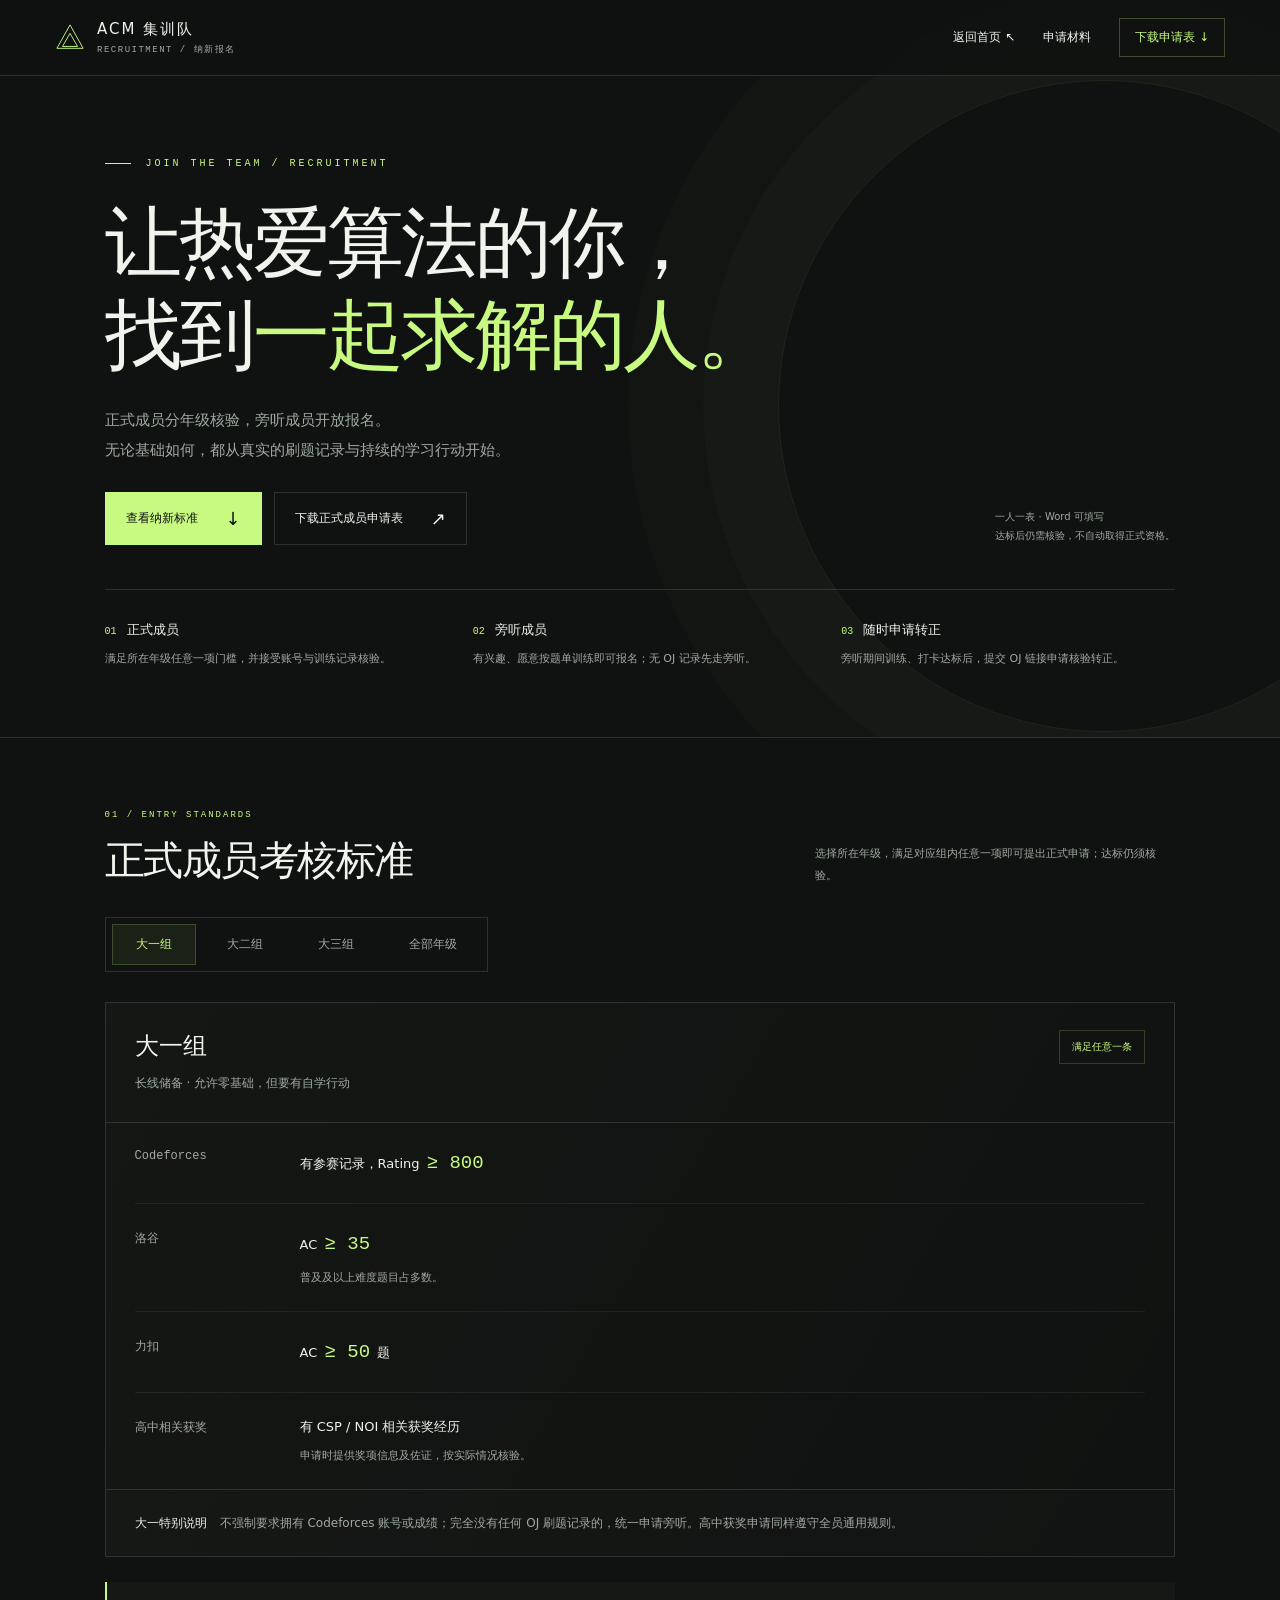
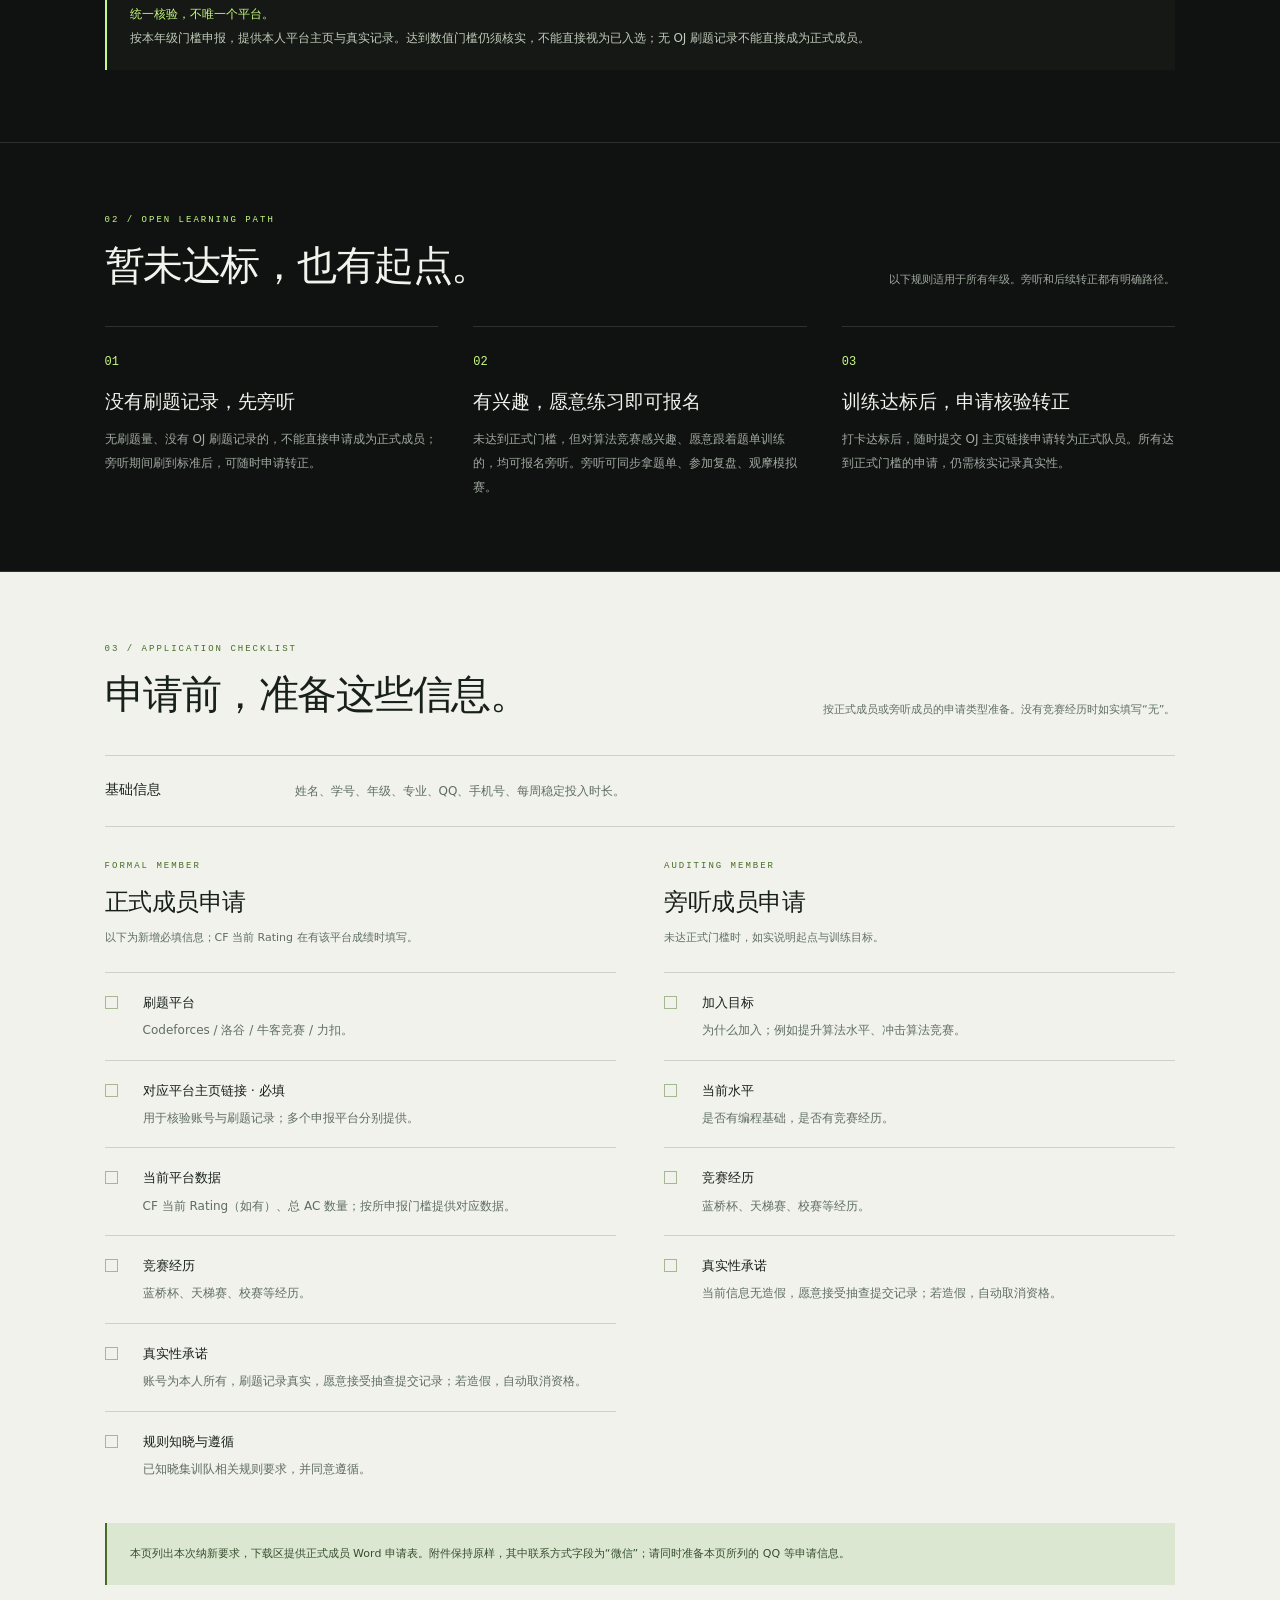
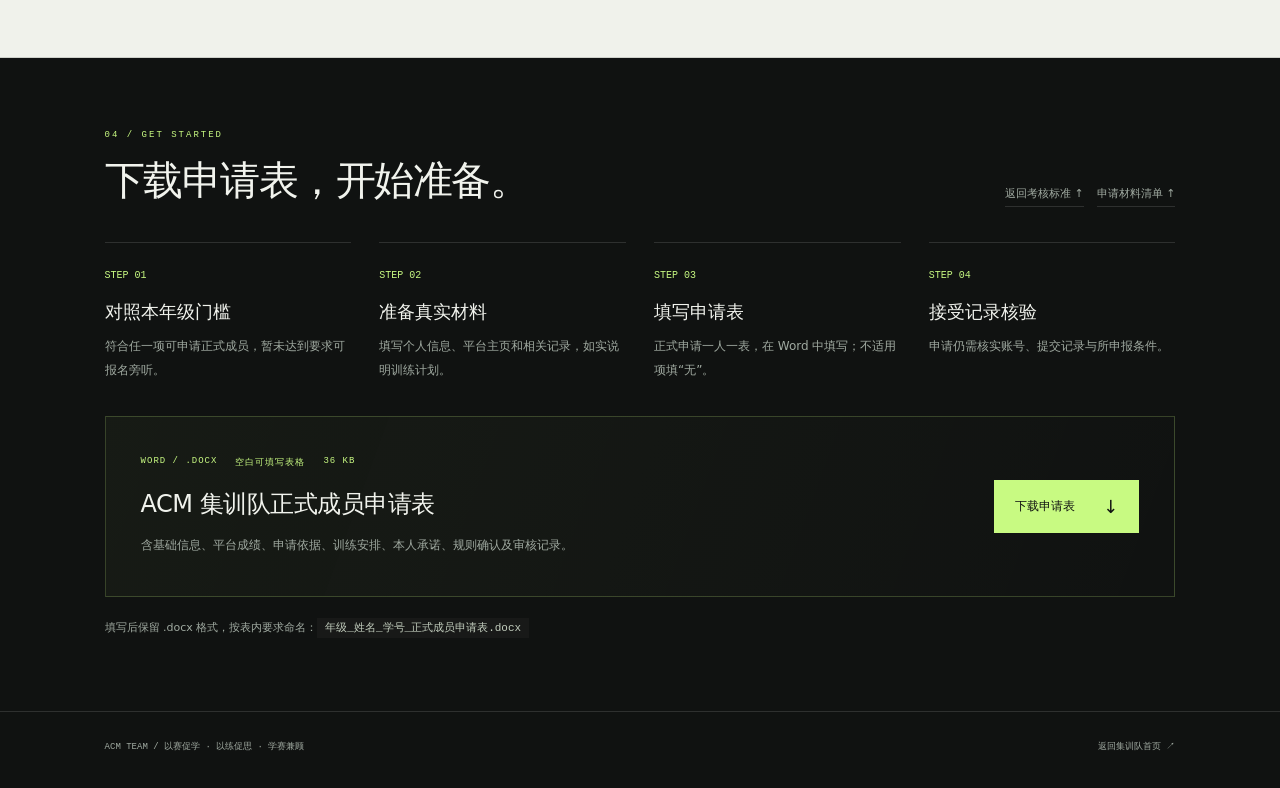
==== recruitment.html @ f90e7e28 "Add recruitment standards and original membership application download" ====
<!doctype html>
<html lang="zh-CN">
<head>
<meta charset="utf-8"><meta name="viewport" content="width=device-width,initial-scale=1"><meta name="theme-color" content="#101211">
<meta name="description" content="ACM集训队纳新：大一、大二、大三正式成员门槛，旁听规则，申请材料清单与正式成员申请表下载。">
<title>纳新报名 · ACM 集训队</title>
<style>
:root{--bg:#101211;--fg:#f1f3ed;--muted:#a0aaa1;--accent:#c8fa82;--line:#ffffff20;--mono:ui-monospace,SFMono-Regular,Consolas,monospace;--ease:cubic-bezier(.2,.75,.2,1)}*{box-sizing:border-box}html{scroll-behavior:smooth;scroll-padding-top:105px}body{margin:0;background:var(--bg);color:var(--fg);font-family:Inter,"PingFang SC","Microsoft YaHei",system-ui,sans-serif;-webkit-font-smoothing:antialiased}button,a{-webkit-tap-highlight-color:transparent}button{font:inherit;cursor:pointer;color:inherit}a{color:inherit;text-decoration:none}::selection{background:var(--accent);color:var(--bg)}a:focus-visible,button:focus-visible,summary:focus-visible{outline:2px solid var(--accent);outline-offset:5px}.skip{position:fixed;left:20px;top:-70px;z-index:90;background:var(--accent);color:var(--bg);padding:13px}.skip:focus{top:12px}header{position:fixed;inset:0 0 auto;z-index:40;height:76px;padding:0 4.3vw;display:flex;align-items:center;justify-content:space-between;gap:22px;border-bottom:1px solid var(--line);background:#101211dd;backdrop-filter:blur(18px);transition:transform .38s var(--ease)}header.hide{transform:translateY(-105%);pointer-events:none}.brand{display:flex;align-items:center;gap:12px;font-size:15px;letter-spacing:2px}.brand svg{width:30px;height:30px}.brand small{display:block;color:var(--muted);font:9px var(--mono);letter-spacing:1.5px;margin-top:4px}.header-links{display:flex;gap:28px;align-items:center;font-size:12px}.header-links a:hover{color:var(--accent)}.header-links .apply-link{color:var(--accent);border:1px solid #c8fa8240;padding:10px 15px}.wrap{max-width:1250px;margin:auto;padding:0 7vw}.hero{padding-top:158px;padding-bottom:67px;border-bottom:1px solid var(--line);position:relative;overflow:hidden}.hero .wrap{position:relative}.hero:after{content:"";position:absolute;right:-150px;top:80px;width:650px;height:650px;border:1px solid #c8fa8215;border-radius:50%;box-shadow:0 0 0 75px #c8fa8204,0 0 0 150px #c8fa8203;pointer-events:none}.eyebrow{font:10px var(--mono);letter-spacing:3px;color:var(--accent);display:flex;gap:15px;align-items:center;margin:0 0 28px}.eyebrow:before{content:"";width:26px;height:1px;background:currentColor}h1,h2,h3,p{margin-top:0}h1{font-size:clamp(48px,6vw,85px);font-weight:500;letter-spacing:-3px;line-height:1.2;margin-bottom:24px}h1 span{color:var(--accent)}p{font-size:13px;line-height:2;color:var(--muted)}.hero .lead{max-width:630px;font-size:15px;margin-bottom:27px}.hero-bottom{display:flex;justify-content:space-between;gap:35px;align-items:end}.btn{display:inline-flex;align-items:center;justify-content:space-between;gap:28px;padding:15px 20px;border:1px solid var(--line);background:none;font-size:12px;transition:transform .25s,border-color .25s}.btn:hover{transform:translateY(-2px);border-color:var(--accent)}.btn.primary{background:var(--accent);border-color:var(--accent);color:var(--bg)}.btn b{font-size:18px;font-weight:400}.actions{display:flex;gap:12px;flex-wrap:wrap}.hero-note{font-size:10px;margin:0;max-width:220px;line-height:1.9}.intro-strip{display:grid;grid-template-columns:repeat(3,1fr);gap:34px;padding:31px 0 0;margin-top:44px;border-top:1px solid var(--line)}.intro-strip strong{display:block;font-size:13px;font-weight:500;margin-bottom:9px}.intro-strip p{font-size:11px;margin:0}.intro-strip span{font:10px var(--mono);color:var(--accent);margin-right:10px}.block{padding-top:72px;padding-bottom:72px;border-bottom:1px solid var(--line)}.section-title{display:flex;justify-content:space-between;gap:35px;align-items:end;margin-bottom:30px}.section-title h2{font-size:clamp(29px,3.1vw,43px);line-height:1.3;letter-spacing:-1.5px;font-weight:500;margin:0}.section-title p{font-size:11px;margin:0;max-width:360px}.kicker{font:9px var(--mono);letter-spacing:2px;color:var(--accent);display:block;margin-bottom:15px}.grade-switch{display:flex;gap:7px;padding:6px;border:1px solid var(--line);width:fit-content;margin:30px 0}.grade-switch button{background:none;border:1px solid transparent;font-size:12px;color:var(--muted);padding:11px 23px}.grade-switch button[aria-pressed=true]{border-color:#c8fa8230;background:#c8fa8210;color:var(--accent)}.grade-switch button:hover{color:var(--fg)}.grade-card{border:1px solid var(--line);background:linear-gradient(120deg,#c8fa8205,transparent);margin:20px 0}.grade-card[hidden]{display:none}.grade-head{display:flex;justify-content:space-between;gap:25px;align-items:start;padding:27px 29px;border-bottom:1px solid var(--line)}.grade-head h3{font-size:24px;font-weight:400;margin:0 0 9px}.grade-head p{font-size:12px;margin:0}.requirement-badge{font:10px var(--mono);color:var(--accent);border:1px solid #c8fa8230;padding:9px 12px;white-space:nowrap}.thresholds{margin:0;padding:0 29px;list-style:none}.thresholds li{display:grid;grid-template-columns:140px 1fr;gap:25px;padding:22px 0;border-bottom:1px solid #ffffff10;font-size:13px;line-height:1.9}.thresholds li:last-child{border-bottom:0}.platform{font:12px var(--mono);color:var(--muted);padding-top:4px}.condition strong{font-family:var(--mono);font-size:19px;font-weight:400;color:var(--accent);margin:0 3px}.condition .additional{display:block;font-size:11px;color:var(--muted);margin-top:6px}.audit-points{padding:21px 29px;border-top:1px solid var(--line);background:#ffffff02;font-size:12px;line-height:2;color:var(--muted)}.audit-points b{font-weight:500;color:var(--fg);margin-right:13px}.notice{font-size:12px;color:#c0cbbb;line-height:2;padding:20px 23px;border-left:2px solid var(--accent);background:#c8fa8206;margin-top:25px}.notice b{color:var(--accent);font-weight:500}.shared-rules{display:grid;grid-template-columns:repeat(3,1fr);gap:35px;margin-top:35px}.shared-rule{border-top:1px solid var(--line);padding-top:23px}.shared-rule .num{font:12px var(--mono);color:var(--accent)}.shared-rule h3{font-size:19px;font-weight:400;margin:20px 0 12px}.shared-rule p{font-size:12px;margin:0}.materials{background:#f0f2eb;color:#18201a;--line:#18201a28;--muted:#606e61;--accent:#476c26}.materials .section-title p{max-width:390px}.base-info{border-top:1px solid var(--line);border-bottom:1px solid var(--line);padding:23px 0;display:grid;grid-template-columns:160px 1fr;gap:30px;margin:34px 0}.base-info h3{font-size:14px;font-weight:500;margin:2px 0}.base-info p{font-size:12px;margin:0}.field-columns{display:grid;grid-template-columns:1fr 1fr;gap:48px}.field-column h3{font-size:24px;font-weight:400;letter-spacing:-.5px;margin:15px 0 9px}.field-column .sub{font-size:11px;margin-bottom:23px}.field-list{list-style:none;margin:0;padding:0}.field-list li{display:grid;grid-template-columns:24px 1fr;gap:14px;border-top:1px solid var(--line);padding:17px 0;font-size:12px;line-height:1.95}.field-list .check{width:13px;height:13px;border:1px solid #476c2670;margin-top:6px}.field-list b{display:block;font-weight:500;font-size:13px;margin-bottom:4px}.field-list p{font-size:12px;line-height:1.95;margin:0}.materials .notice{background:#dce7d2;color:#354e2d;font-size:11px}.path{display:grid;grid-template-columns:repeat(4,1fr);gap:28px;margin-top:35px}.path-step{border-top:1px solid var(--line);padding-top:20px}.path-step span{font:10px var(--mono);color:var(--accent)}.path-step h3{font-size:18px;font-weight:400;margin:18px 0 10px}.path-step p{font-size:12px;margin:0}.download-box{padding:39px 35px;border:1px solid #c8fa8235;background:linear-gradient(110deg,#c8fa820a,transparent);display:grid;grid-template-columns:1fr auto;gap:35px;align-items:center;margin:34px 0 0}.download-box h3{font-size:24px;letter-spacing:-.5px;font-weight:400;margin-bottom:13px}.download-box p{font-size:12px;max-width:550px;margin:0}.file-details{display:flex;gap:18px;font:9px var(--mono);color:var(--accent);margin-bottom:19px;letter-spacing:1px}.filename{font:11px var(--mono);padding:4px 8px;background:#ffffff08;color:#c2cdbd;overflow-wrap:anywhere}.download-foot{font-size:11px;margin:20px 0 0}.footer{padding-top:28px;padding-bottom:35px;display:flex;justify-content:space-between;gap:25px;align-items:center;font:9px var(--mono);color:var(--muted)}.footer a:hover{color:var(--accent)}.reading-nav{display:flex;gap:13px;flex-wrap:wrap}.reading-nav a{font-size:11px;color:var(--muted);border-bottom:1px solid var(--line);padding-bottom:5px}.reading-nav a:hover{color:var(--accent)}.reveal{transition:opacity .8s var(--ease),transform .8s var(--ease);transition-delay:var(--delay,0ms)}.js .reveal:not(.visible){opacity:0;transform:translateY(24px)}.grade-card.showing{animation:cardEnter .45s var(--ease)}@keyframes cardEnter{from{opacity:.35;transform:translateY(12px)}to{opacity:1;transform:none}}
@media(min-width:1400px){.wrap{padding-left:70px;padding-right:70px}}@media(max-width:900px){.wrap{padding:0 5vw}.hero{padding-top:135px}.header-links{gap:19px}.hero-note{display:none}.thresholds li{grid-template-columns:110px 1fr}.field-columns{gap:30px}.download-box{grid-template-columns:1fr}.download-box .btn{width:fit-content}.shared-rules{gap:24px}.path{gap:20px}}
@media(max-width:620px){html{scroll-padding-top:88px}header{height:65px;padding:0 22px}.brand{font-size:13px;gap:9px}.brand svg{width:26px}.brand small{font-size:7px;letter-spacing:.5px;white-space:nowrap}.brand{flex-shrink:0}.header-links{font-size:11px;gap:15px}.header-links>a:first-child{display:none}.header-links a{white-space:nowrap}.header-links .materials-link{display:none}.header-links .apply-link{padding:8px 10px;font-size:10px}.wrap{padding:0 25px}.hero{padding:118px 0 43px}.eyebrow{font-size:9px;letter-spacing:2px;margin-bottom:24px}h1{font-size:clamp(30px,9vw,36px);letter-spacing:-1.3px;margin-bottom:22px}.hero .lead{font-size:13px;line-height:2}.hero-bottom{display:block}.btn{font-size:11px;gap:19px;padding:13px 16px}.actions{gap:11px}.intro-strip{grid-template-columns:1fr;gap:21px;margin-top:31px;padding-top:26px}.intro-strip strong{margin-bottom:6px}.intro-strip p{font-size:11px}.intro-strip span{font-size:9px}.block{padding-top:48px;padding-bottom:48px}.section-title{display:block;margin-bottom:26px}.section-title h2{font-size:31px;letter-spacing:-1px}.section-title p{margin-top:15px;font-size:11px}.grade-switch{width:100%;gap:3px;margin:26px 0;padding:5px}.grade-switch button{padding:10px 0;flex:1;font-size:11px}.grade-head{padding:22px 19px;gap:12px}.grade-head h3{font-size:22px}.grade-head p{font-size:11px}.requirement-badge{font-size:9px;padding:7px 8px}.thresholds{padding:0 19px}.thresholds li{grid-template-columns:1fr;gap:5px;padding:18px 0;font-size:12px}.platform{font-size:10px;padding:0}.condition strong{font-size:19px}.condition .additional{font-size:10px}.audit-points{padding:18px 19px;font-size:11px}.audit-points b{display:block;margin:0 0 6px}.notice{font-size:11px;padding:17px 18px}.shared-rules{grid-template-columns:1fr;gap:27px}.shared-rule{padding-top:18px;display:grid;grid-template-columns:30px 1fr;gap:0 12px}.shared-rule .num{grid-row:1/3;padding-top:7px}.shared-rule h3{margin:0 0 10px;font-size:18px}.shared-rule p{font-size:11px}.base-info{grid-template-columns:1fr;gap:9px;padding:20px 0;margin:26px 0}.base-info h3{font-size:13px}.base-info p{font-size:11px}.field-columns{grid-template-columns:1fr;gap:31px}.field-column h3{font-size:24px}.field-column .sub{font-size:10px}.field-list li{font-size:11px;padding:16px 0;gap:8px}.field-list p{font-size:11px}.field-list b{font-size:12px}.materials .notice{font-size:10px}.path{grid-template-columns:1fr 1fr;gap:26px 22px}.path-step h3{font-size:16px;margin:14px 0 8px}.path-step p{font-size:11px}.path-step span{font-size:9px}.download-box{padding:25px 21px;gap:23px}.download-box h3{font-size:21px}.download-box p{font-size:11px}.file-details{font-size:8px;gap:12px}.download-foot{font-size:10px;line-height:2}.filename{font-size:10px}.footer{font-size:8px;line-height:1.8;align-items:start}.footer span{max-width:190px}.reading-nav{gap:14px}.reading-nav a{font-size:10px}}
@media(prefers-reduced-motion:reduce){html{scroll-behavior:auto}*,*:before,*:after{animation:none!important;transition:none!important}.js .reveal{opacity:1!important;transform:none!important}}
@media print{header,.actions,.grade-switch,.reading-nav,.footer{display:none!important}.grade-card[hidden]{display:block!important}.hero,.block{padding:25px 0;background:white!important;color:black!important;break-inside:avoid}.reveal{opacity:1!important;transform:none!important}body{background:white;color:black}p{color:#333}.wrap{padding:0}.thresholds li{padding:12px 0}.condition strong{color:#222}.download-box{display:none}}
</style>
</head>
<body>
<a class="skip" href="#standards">跳到纳新考核标准</a>
<header><a class="brand" href="./" aria-label="返回ACM集训队首页"><svg viewBox="0 0 32 32" fill="none" aria-hidden="true"><path d="M16 2 30 27H2L16 2Z" stroke="#c8fa82"/><path d="m16 11 8 14H8l8-14Z" stroke="#c8fa82"/></svg><span>ACM 集训队<small>RECRUITMENT / 纳新报名</small></span></a><nav class="header-links" aria-label="纳新导航"><a href="./">返回首页 ↖</a><a href="#materials" class="materials-link">申请材料</a><a class="apply-link" href="#download">下载申请表 ↓</a></nav></header>
<main>
<section class="hero"><div class="wrap"><p class="eyebrow reveal">JOIN THE TEAM / RECRUITMENT</p><h1 class="reveal" style="--delay:80ms">让热爱算法的你，<br>找到<span>一起求解的人。</span></h1><p class="lead reveal" style="--delay:150ms">正式成员分年级核验，旁听成员开放报名。<br>无论基础如何，都从真实的刷题记录与持续的学习行动开始。</p><div class="hero-bottom reveal" style="--delay:220ms"><div class="actions"><a class="btn primary" href="#standards">查看纳新标准 <b>↓</b></a><a class="btn" href="ACM-Member-Application.docx" download="ACM集训队正式成员申请表.docx">下载正式成员申请表 <b>↗</b></a></div><p class="hero-note">一人一表 · Word 可填写<br>达标后仍需核验，不自动取得正式资格。</p></div><div class="intro-strip reveal" style="--delay:300ms"><div><strong><span>01</span>正式成员</strong><p>满足所在年级任意一项门槛，并接受账号与训练记录核验。</p></div><div><strong><span>02</span>旁听成员</strong><p>有兴趣、愿意按题单训练即可报名；无 OJ 记录先走旁听。</p></div><div><strong><span>03</span>随时申请转正</strong><p>旁听期间训练、打卡达标后，提交 OJ 链接申请核验转正。</p></div></div></div></section>
<section class="block" id="standards"><div class="wrap"><div class="section-title reveal"><div><span class="kicker">01 / ENTRY STANDARDS</span><h2>正式成员考核标准</h2></div><p>选择所在年级，满足对应组内任意一项即可提出正式申请；达标仍须核验。</p></div><div class="grade-switch reveal" role="group" aria-label="选择年级"><button type="button" data-grade="1" aria-pressed="true">大一组</button><button type="button" data-grade="2" aria-pressed="false">大二组</button><button type="button" data-grade="3" aria-pressed="false">大三组</button><button type="button" data-grade="all" aria-pressed="false">全部年级</button></div>
<article class="grade-card reveal" data-grade-card="1"><div class="grade-head"><div><h3>大一组</h3><p>长线储备 · 允许零基础，但要有自学行动</p></div><span class="requirement-badge">满足任意一条</span></div><ul class="thresholds"><li><span class="platform">Codeforces</span><div class="condition">有参赛记录，Rating <strong>≥ 800</strong></div></li><li><span class="platform">洛谷</span><div class="condition">AC <strong>≥ 35</strong><span class="additional">普及及以上难度题目占多数。</span></div></li><li><span class="platform">力扣</span><div class="condition">AC <strong>≥ 50</strong> 题</div></li><li><span class="platform">高中相关获奖</span><div class="condition">有 CSP / NOI 相关获奖经历<span class="additional">申请时提供奖项信息及佐证，按实际情况核验。</span></div></li></ul><div class="audit-points"><b>大一特别说明</b>不强制要求拥有 Codeforces 账号或成绩；完全没有任何 OJ 刷题记录的，统一申请旁听。高中获奖申请同样遵守全员通用规则。</div></article>
<article class="grade-card" data-grade-card="2" hidden><div class="grade-head"><div><h3>大二组</h3><p>队伍中坚 · 重点培养</p></div><span class="requirement-badge">满足任意一条</span></div><ul class="thresholds"><li><span class="platform">Codeforces</span><div class="condition">Rating <strong>≥ 1000</strong><span class="additional">有正式参赛记录。</span></div></li><li><span class="platform">洛谷</span><div class="condition">题数 <strong>≥ 80</strong><span class="additional">至少 15 道提高难度题目。</span></div></li><li><span class="platform">牛客竞赛</span><div class="condition">算法竞赛题 AC <strong>≥ 70</strong></div></li><li><span class="platform">力扣</span><div class="condition">AC <strong>≥ 100</strong><span class="additional">其中中等题 ≥ 40 道。</span></div></li></ul><div class="audit-points"><b>额外核验点</b>数据结构基础、每周稳定可投入时长、是否愿意长期持续刷题训练。</div></article>
<article class="grade-card" data-grade-card="3" hidden><div class="grade-head"><div><h3>大三组</h3><p>即战力 · 助教</p></div><span class="requirement-badge">满足任意一条</span></div><ul class="thresholds"><li><span class="platform">Codeforces</span><div class="condition">当前 Rating <strong>≥ 1200</strong><span class="additional">有正式参赛记录。</span></div></li><li><span class="platform">洛谷</span><div class="condition">题数 <strong>≥ 150</strong><span class="additional">至少 30 道提高－及以上难度题目。</span></div></li><li><span class="platform">牛客竞赛</span><div class="condition">算法竞赛题 AC <strong>≥ 120</strong><span class="additional">有区域赛 / 蓝桥杯省赛参赛经历。</span></div></li><li><span class="platform">力扣</span><div class="condition">AC <strong>≥ 180</strong><span class="additional">其中中等题 ≥ 80 道。</span></div></li></ul><div class="audit-points"><b>额外核验点</b>大三阶段规划、稳定训练周期、是否愿意担任助教并讲题。</div></article>
<div class="notice reveal"><b>统一核验，不唯一个平台。</b><br>按本年级门槛申报，提供本人平台主页与真实记录。达到数值门槛仍须核实，不能直接视为已入选；无 OJ 刷题记录不能直接成为正式成员。</div></div></section>
<section class="block" id="auditing"><div class="wrap"><div class="section-title reveal"><div><span class="kicker">02 / OPEN LEARNING PATH</span><h2>暂未达标，也有起点。</h2></div><p>以下规则适用于所有年级。旁听和后续转正都有明确路径。</p></div><div class="shared-rules"><div class="shared-rule reveal"><span class="num">01</span><h3>没有刷题记录，先旁听</h3><p>无刷题量、没有 OJ 刷题记录的，不能直接申请成为正式成员；旁听期间刷到标准后，可随时申请转正。</p></div><div class="shared-rule reveal" style="--delay:100ms"><span class="num">02</span><h3>有兴趣，愿意练习即可报名</h3><p>未达到正式门槛，但对算法竞赛感兴趣、愿意跟着题单训练的，均可报名旁听。旁听可同步拿题单、参加复盘、观摩模拟赛。</p></div><div class="shared-rule reveal" style="--delay:200ms"><span class="num">03</span><h3>训练达标后，申请核验转正</h3><p>打卡达标后，随时提交 OJ 主页链接申请转为正式队员。所有达到正式门槛的申请，仍需核实记录真实性。</p></div></div></div></section>
<section class="block materials" id="materials"><div class="wrap"><div class="section-title reveal"><div><span class="kicker">03 / APPLICATION CHECKLIST</span><h2>申请前，准备这些信息。</h2></div><p>按正式成员或旁听成员的申请类型准备。没有竞赛经历时如实填写“无”。</p></div><div class="base-info reveal"><h3>基础信息</h3><p>姓名、学号、年级、专业、QQ、手机号、每周稳定投入时长。</p></div><div class="field-columns"><div class="field-column reveal"><span class="kicker">FORMAL MEMBER</span><h3>正式成员申请</h3><p class="sub">以下为新增必填信息；CF 当前 Rating 在有该平台成绩时填写。</p><ul class="field-list"><li><span class="check" aria-hidden="true"></span><div><b>刷题平台</b><p>Codeforces / 洛谷 / 牛客竞赛 / 力扣。</p></div></li><li><span class="check" aria-hidden="true"></span><div><b>对应平台主页链接 · 必填</b><p>用于核验账号与刷题记录；多个申报平台分别提供。</p></div></li><li><span class="check" aria-hidden="true"></span><div><b>当前平台数据</b><p>CF 当前 Rating（如有）、总 AC 数量；按所申报门槛提供对应数据。</p></div></li><li><span class="check" aria-hidden="true"></span><div><b>竞赛经历</b><p>蓝桥杯、天梯赛、校赛等经历。</p></div></li><li><span class="check" aria-hidden="true"></span><div><b>真实性承诺</b><p>账号为本人所有，刷题记录真实，愿意接受抽查提交记录；若造假，自动取消资格。</p></div></li><li><span class="check" aria-hidden="true"></span><div><b>规则知晓与遵循</b><p>已知晓集训队相关规则要求，并同意遵循。</p></div></li></ul></div><div class="field-column reveal" style="--delay:120ms"><span class="kicker">AUDITING MEMBER</span><h3>旁听成员申请</h3><p class="sub">未达正式门槛时，如实说明起点与训练目标。</p><ul class="field-list"><li><span class="check" aria-hidden="true"></span><div><b>加入目标</b><p>为什么加入；例如提升算法水平、冲击算法竞赛。</p></div></li><li><span class="check" aria-hidden="true"></span><div><b>当前水平</b><p>是否有编程基础，是否有竞赛经历。</p></div></li><li><span class="check" aria-hidden="true"></span><div><b>竞赛经历</b><p>蓝桥杯、天梯赛、校赛等经历。</p></div></li><li><span class="check" aria-hidden="true"></span><div><b>真实性承诺</b><p>当前信息无造假，愿意接受抽查提交记录；若造假，自动取消资格。</p></div></li></ul></div></div><div class="notice reveal">本页列出本次纳新要求，下载区提供正式成员 Word 申请表。附件保持原样，其中联系方式字段为“微信”；请同时准备本页所列的 QQ 等申请信息。</div></div></section>
<section class="block" id="download"><div class="wrap"><div class="section-title reveal"><div><span class="kicker">04 / GET STARTED</span><h2>下载申请表，开始准备。</h2></div><div class="reading-nav"><a href="#standards">返回考核标准 ↑</a><a href="#materials">申请材料清单 ↑</a></div></div><div class="path"><div class="path-step reveal"><span>STEP 01</span><h3>对照本年级门槛</h3><p>符合任一项可申请正式成员，暂未达到要求可报名旁听。</p></div><div class="path-step reveal" style="--delay:80ms"><span>STEP 02</span><h3>准备真实材料</h3><p>填写个人信息、平台主页和相关记录，如实说明训练计划。</p></div><div class="path-step reveal" style="--delay:160ms"><span>STEP 03</span><h3>填写申请表</h3><p>正式申请一人一表，在 Word 中填写；不适用项填“无”。</p></div><div class="path-step reveal" style="--delay:240ms"><span>STEP 04</span><h3>接受记录核验</h3><p>申请仍需核实账号、提交记录与所申报条件。</p></div></div><div class="download-box reveal"><div><div class="file-details"><span>WORD / .DOCX</span><span>空白可填写表格</span><span>36 KB</span></div><h3>ACM 集训队正式成员申请表</h3><p>含基础信息、平台成绩、申请依据、训练安排、本人承诺、规则确认及审核记录。</p></div><a class="btn primary" href="ACM-Member-Application.docx" download="ACM集训队正式成员申请表.docx">下载申请表 <b>↓</b></a></div><p class="download-foot reveal">填写后保留 .docx 格式，按表内要求命名：<span class="filename">年级_姓名_学号_正式成员申请表.docx</span></p></div></section>
</main><footer class="wrap footer"><span>ACM TEAM / 以赛促学 · 以练促思 · 学赛兼顾</span><a href="./">返回集训队首页 ↗</a></footer>
<script>
(() => {
  'use strict';
  document.documentElement.classList.add('js');
  const observer=new IntersectionObserver(entries=>{entries.forEach(entry=>{if(entry.isIntersecting){entry.target.classList.add('visible');observer.unobserve(entry.target);}});},{threshold:.03});
  document.querySelectorAll('.reveal').forEach(el=>observer.observe(el));
  const buttons=[...document.querySelectorAll('[data-grade]')],cards=[...document.querySelectorAll('[data-grade-card]')];
  buttons.forEach(button=>button.addEventListener('click',()=>{buttons.forEach(b=>b.setAttribute('aria-pressed',String(b===button)));cards.forEach(card=>{const show=button.dataset.grade==='all'||card.dataset.gradeCard===button.dataset.grade;card.hidden=!show;if(show){card.classList.add('visible');card.classList.remove('showing');void card.offsetWidth;card.classList.add('showing');}});}));
  const header=document.querySelector('header');let previous=scrollY,travel=0,direction=0,queued=false;
  addEventListener('scroll',()=>{if(queued)return;queued=true;requestAnimationFrame(()=>{const y=scrollY,delta=y-previous,current=Math.sign(delta);if(current&&direction!==current)travel=0;if(current){travel+=Math.abs(delta);direction=current;}if(y<85)header.classList.remove('hide');else if(travel>15)header.classList.toggle('hide',direction>0);previous=y;queued=false;});},{passive:true});
  header.addEventListener('focusin',()=>header.classList.remove('hide'));
})();
</script>
</body></html>
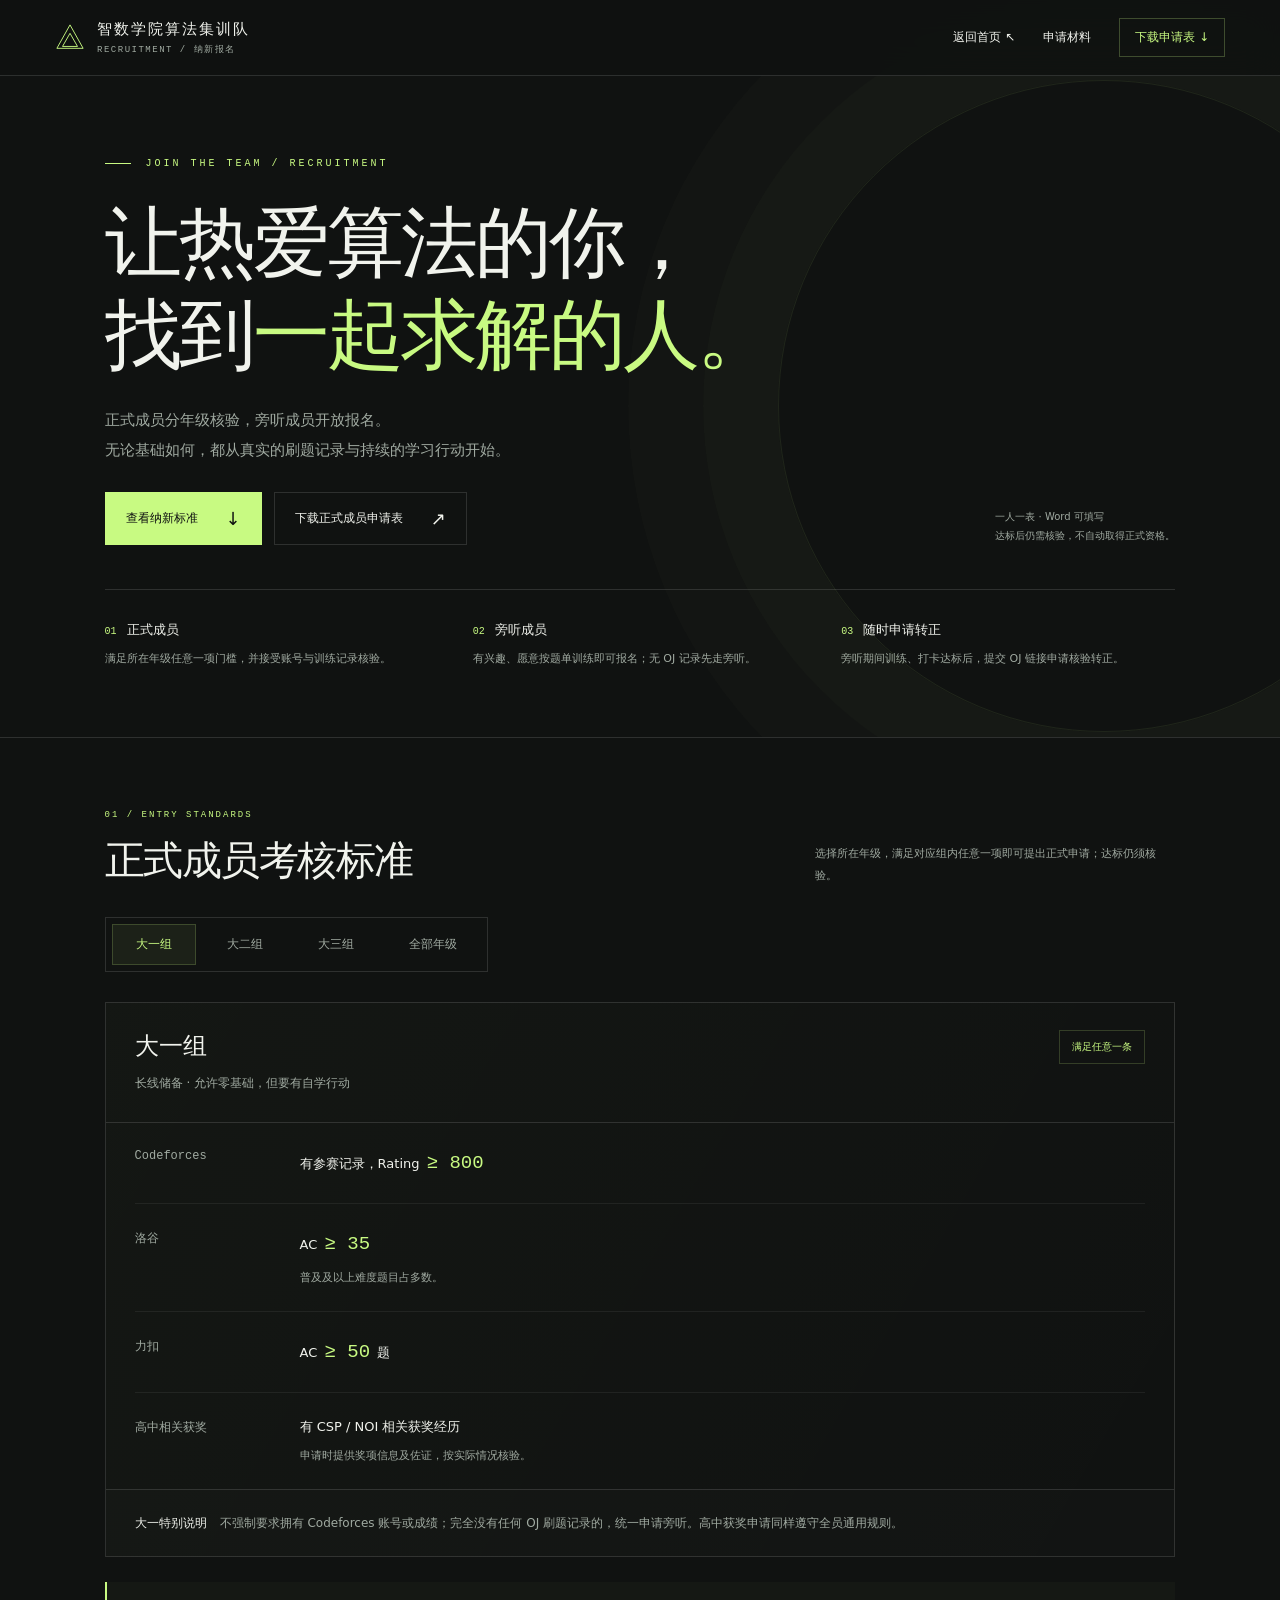
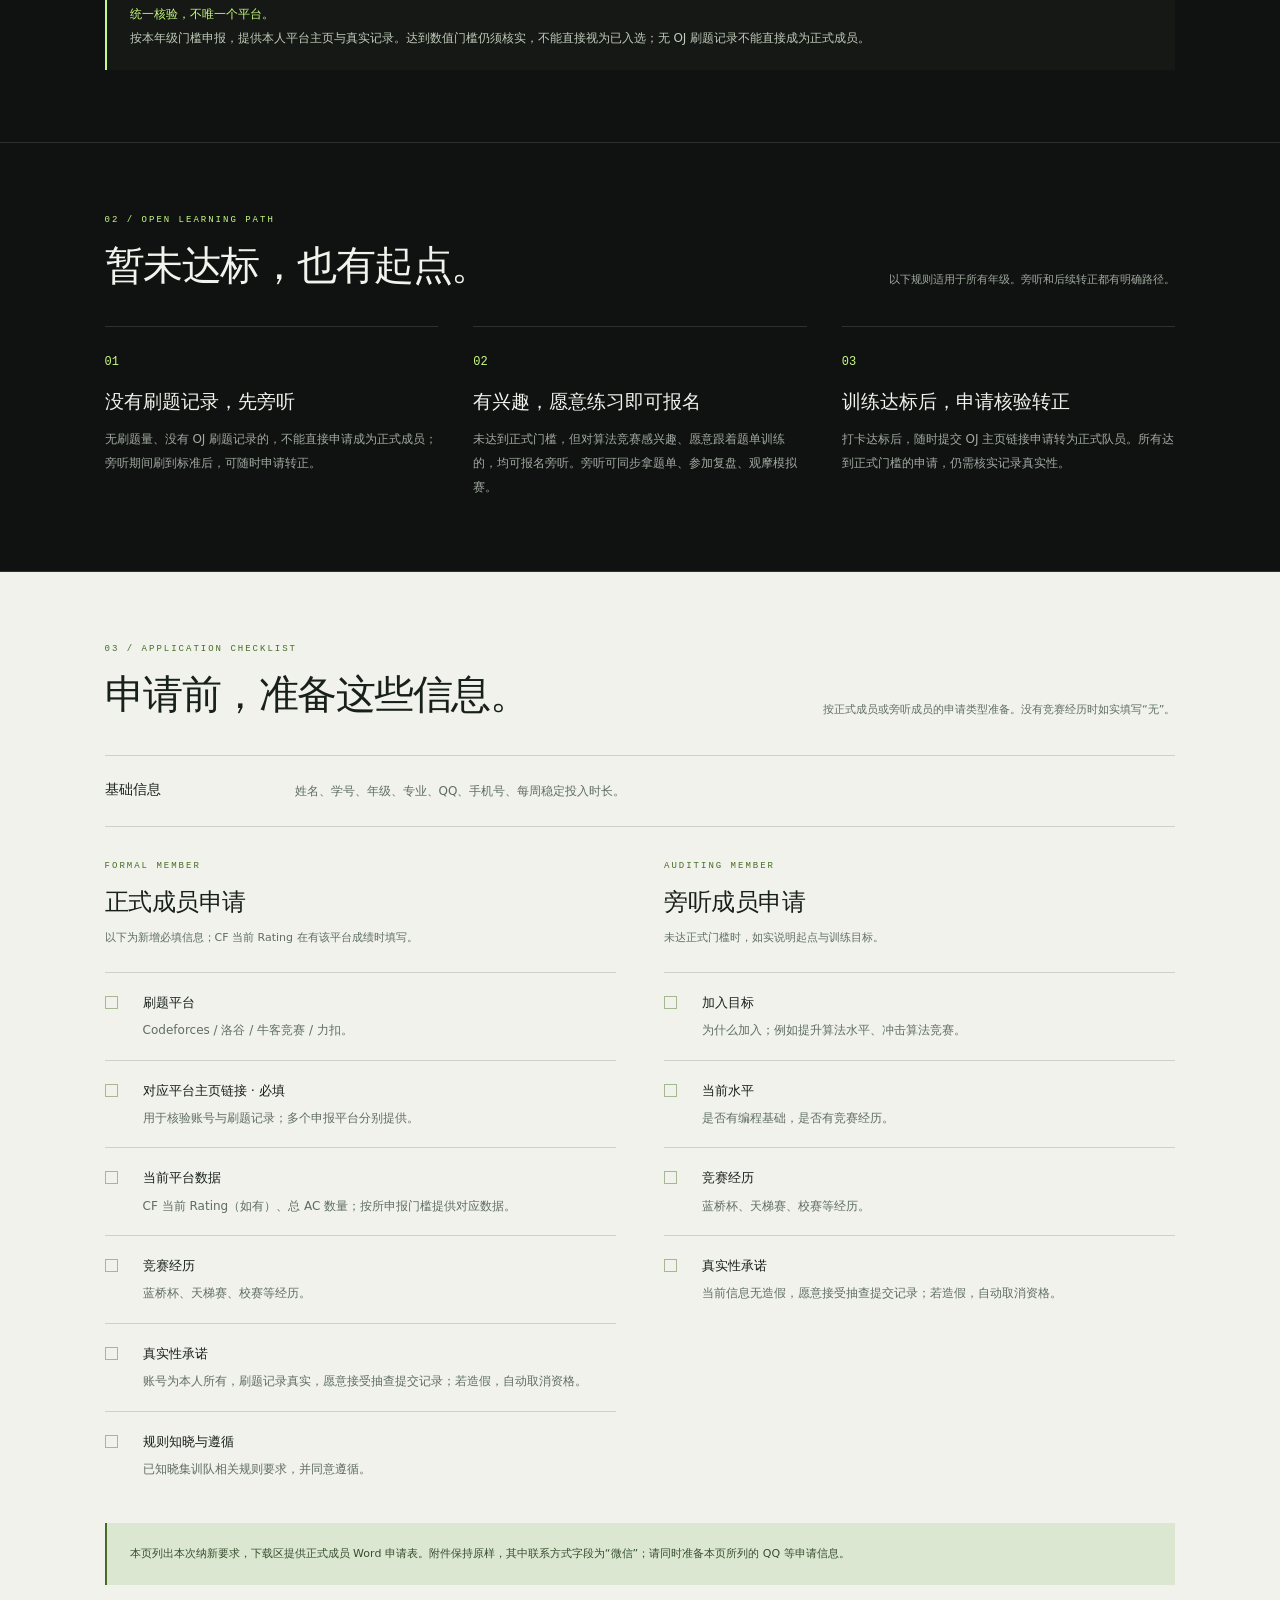
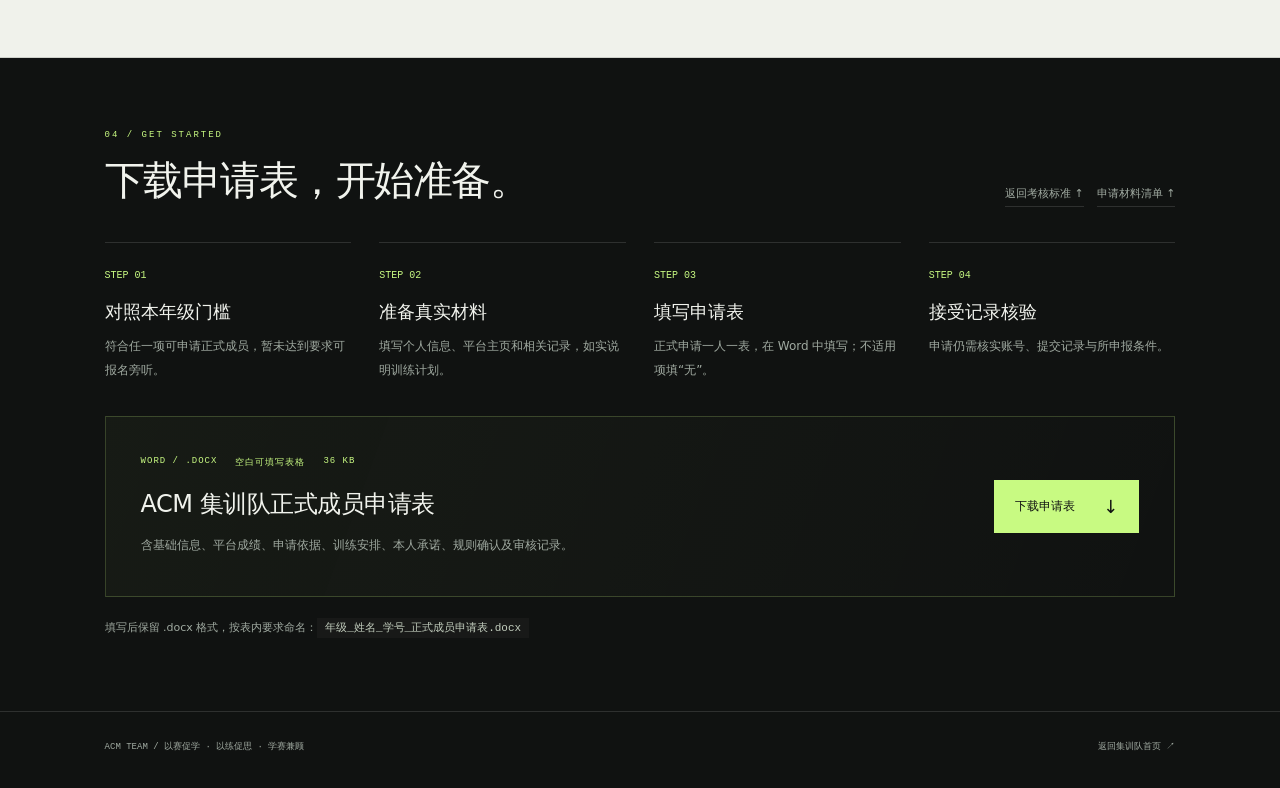
==== commit 0549fb70: "Add secure team administration and rename Zhishu algorithm team Backed up pre-update source at backu" ====
--- a/recruitment.html
+++ b/recruitment.html
@@ -3,7 +3,7 @@
 <head>
 <meta charset="utf-8"><meta name="viewport" content="width=device-width,initial-scale=1"><meta name="theme-color" content="#101211">
 <meta name="description" content="ACM集训队纳新：大一、大二、大三正式成员门槛，旁听规则，申请材料清单与正式成员申请表下载。">
-<title>纳新报名 · ACM 集训队</title>
+<title>纳新报名 · 智数学院算法集训队</title>
 <style>
 :root{--bg:#101211;--fg:#f1f3ed;--muted:#a0aaa1;--accent:#c8fa82;--line:#ffffff20;--mono:ui-monospace,SFMono-Regular,Consolas,monospace;--ease:cubic-bezier(.2,.75,.2,1)}*{box-sizing:border-box}html{scroll-behavior:smooth;scroll-padding-top:105px}body{margin:0;background:var(--bg);color:var(--fg);font-family:Inter,"PingFang SC","Microsoft YaHei",system-ui,sans-serif;-webkit-font-smoothing:antialiased}button,a{-webkit-tap-highlight-color:transparent}button{font:inherit;cursor:pointer;color:inherit}a{color:inherit;text-decoration:none}::selection{background:var(--accent);color:var(--bg)}a:focus-visible,button:focus-visible,summary:focus-visible{outline:2px solid var(--accent);outline-offset:5px}.skip{position:fixed;left:20px;top:-70px;z-index:90;background:var(--accent);color:var(--bg);padding:13px}.skip:focus{top:12px}header{position:fixed;inset:0 0 auto;z-index:40;height:76px;padding:0 4.3vw;display:flex;align-items:center;justify-content:space-between;gap:22px;border-bottom:1px solid var(--line);background:#101211dd;backdrop-filter:blur(18px);transition:transform .38s var(--ease)}header.hide{transform:translateY(-105%);pointer-events:none}.brand{display:flex;align-items:center;gap:12px;font-size:15px;letter-spacing:2px}.brand svg{width:30px;height:30px}.brand small{display:block;color:var(--muted);font:9px var(--mono);letter-spacing:1.5px;margin-top:4px}.header-links{display:flex;gap:28px;align-items:center;font-size:12px}.header-links a:hover{color:var(--accent)}.header-links .apply-link{color:var(--accent);border:1px solid #c8fa8240;padding:10px 15px}.wrap{max-width:1250px;margin:auto;padding:0 7vw}.hero{padding-top:158px;padding-bottom:67px;border-bottom:1px solid var(--line);position:relative;overflow:hidden}.hero .wrap{position:relative}.hero:after{content:"";position:absolute;right:-150px;top:80px;width:650px;height:650px;border:1px solid #c8fa8215;border-radius:50%;box-shadow:0 0 0 75px #c8fa8204,0 0 0 150px #c8fa8203;pointer-events:none}.eyebrow{font:10px var(--mono);letter-spacing:3px;color:var(--accent);display:flex;gap:15px;align-items:center;margin:0 0 28px}.eyebrow:before{content:"";width:26px;height:1px;background:currentColor}h1,h2,h3,p{margin-top:0}h1{font-size:clamp(48px,6vw,85px);font-weight:500;letter-spacing:-3px;line-height:1.2;margin-bottom:24px}h1 span{color:var(--accent)}p{font-size:13px;line-height:2;color:var(--muted)}.hero .lead{max-width:630px;font-size:15px;margin-bottom:27px}.hero-bottom{display:flex;justify-content:space-between;gap:35px;align-items:end}.btn{display:inline-flex;align-items:center;justify-content:space-between;gap:28px;padding:15px 20px;border:1px solid var(--line);background:none;font-size:12px;transition:transform .25s,border-color .25s}.btn:hover{transform:translateY(-2px);border-color:var(--accent)}.btn.primary{background:var(--accent);border-color:var(--accent);color:var(--bg)}.btn b{font-size:18px;font-weight:400}.actions{display:flex;gap:12px;flex-wrap:wrap}.hero-note{font-size:10px;margin:0;max-width:220px;line-height:1.9}.intro-strip{display:grid;grid-template-columns:repeat(3,1fr);gap:34px;padding:31px 0 0;margin-top:44px;border-top:1px solid var(--line)}.intro-strip strong{display:block;font-size:13px;font-weight:500;margin-bottom:9px}.intro-strip p{font-size:11px;margin:0}.intro-strip span{font:10px var(--mono);color:var(--accent);margin-right:10px}.block{padding-top:72px;padding-bottom:72px;border-bottom:1px solid var(--line)}.section-title{display:flex;justify-content:space-between;gap:35px;align-items:end;margin-bottom:30px}.section-title h2{font-size:clamp(29px,3.1vw,43px);line-height:1.3;letter-spacing:-1.5px;font-weight:500;margin:0}.section-title p{font-size:11px;margin:0;max-width:360px}.kicker{font:9px var(--mono);letter-spacing:2px;color:var(--accent);display:block;margin-bottom:15px}.grade-switch{display:flex;gap:7px;padding:6px;border:1px solid var(--line);width:fit-content;margin:30px 0}.grade-switch button{background:none;border:1px solid transparent;font-size:12px;color:var(--muted);padding:11px 23px}.grade-switch button[aria-pressed=true]{border-color:#c8fa8230;background:#c8fa8210;color:var(--accent)}.grade-switch button:hover{color:var(--fg)}.grade-card{border:1px solid var(--line);background:linear-gradient(120deg,#c8fa8205,transparent);margin:20px 0}.grade-card[hidden]{display:none}.grade-head{display:flex;justify-content:space-between;gap:25px;align-items:start;padding:27px 29px;border-bottom:1px solid var(--line)}.grade-head h3{font-size:24px;font-weight:400;margin:0 0 9px}.grade-head p{font-size:12px;margin:0}.requirement-badge{font:10px var(--mono);color:var(--accent);border:1px solid #c8fa8230;padding:9px 12px;white-space:nowrap}.thresholds{margin:0;padding:0 29px;list-style:none}.thresholds li{display:grid;grid-template-columns:140px 1fr;gap:25px;padding:22px 0;border-bottom:1px solid #ffffff10;font-size:13px;line-height:1.9}.thresholds li:last-child{border-bottom:0}.platform{font:12px var(--mono);color:var(--muted);padding-top:4px}.condition strong{font-family:var(--mono);font-size:19px;font-weight:400;color:var(--accent);margin:0 3px}.condition .additional{display:block;font-size:11px;color:var(--muted);margin-top:6px}.audit-points{padding:21px 29px;border-top:1px solid var(--line);background:#ffffff02;font-size:12px;line-height:2;color:var(--muted)}.audit-points b{font-weight:500;color:var(--fg);margin-right:13px}.notice{font-size:12px;color:#c0cbbb;line-height:2;padding:20px 23px;border-left:2px solid var(--accent);background:#c8fa8206;margin-top:25px}.notice b{color:var(--accent);font-weight:500}.shared-rules{display:grid;grid-template-columns:repeat(3,1fr);gap:35px;margin-top:35px}.shared-rule{border-top:1px solid var(--line);padding-top:23px}.shared-rule .num{font:12px var(--mono);color:var(--accent)}.shared-rule h3{font-size:19px;font-weight:400;margin:20px 0 12px}.shared-rule p{font-size:12px;margin:0}.materials{background:#f0f2eb;color:#18201a;--line:#18201a28;--muted:#606e61;--accent:#476c26}.materials .section-title p{max-width:390px}.base-info{border-top:1px solid var(--line);border-bottom:1px solid var(--line);padding:23px 0;display:grid;grid-template-columns:160px 1fr;gap:30px;margin:34px 0}.base-info h3{font-size:14px;font-weight:500;margin:2px 0}.base-info p{font-size:12px;margin:0}.field-columns{display:grid;grid-template-columns:1fr 1fr;gap:48px}.field-column h3{font-size:24px;font-weight:400;letter-spacing:-.5px;margin:15px 0 9px}.field-column .sub{font-size:11px;margin-bottom:23px}.field-list{list-style:none;margin:0;padding:0}.field-list li{display:grid;grid-template-columns:24px 1fr;gap:14px;border-top:1px solid var(--line);padding:17px 0;font-size:12px;line-height:1.95}.field-list .check{width:13px;height:13px;border:1px solid #476c2670;margin-top:6px}.field-list b{display:block;font-weight:500;font-size:13px;margin-bottom:4px}.field-list p{font-size:12px;line-height:1.95;margin:0}.materials .notice{background:#dce7d2;color:#354e2d;font-size:11px}.path{display:grid;grid-template-columns:repeat(4,1fr);gap:28px;margin-top:35px}.path-step{border-top:1px solid var(--line);padding-top:20px}.path-step span{font:10px var(--mono);color:var(--accent)}.path-step h3{font-size:18px;font-weight:400;margin:18px 0 10px}.path-step p{font-size:12px;margin:0}.download-box{padding:39px 35px;border:1px solid #c8fa8235;background:linear-gradient(110deg,#c8fa820a,transparent);display:grid;grid-template-columns:1fr auto;gap:35px;align-items:center;margin:34px 0 0}.download-box h3{font-size:24px;letter-spacing:-.5px;font-weight:400;margin-bottom:13px}.download-box p{font-size:12px;max-width:550px;margin:0}.file-details{display:flex;gap:18px;font:9px var(--mono);color:var(--accent);margin-bottom:19px;letter-spacing:1px}.filename{font:11px var(--mono);padding:4px 8px;background:#ffffff08;color:#c2cdbd;overflow-wrap:anywhere}.download-foot{font-size:11px;margin:20px 0 0}.footer{padding-top:28px;padding-bottom:35px;display:flex;justify-content:space-between;gap:25px;align-items:center;font:9px var(--mono);color:var(--muted)}.footer a:hover{color:var(--accent)}.reading-nav{display:flex;gap:13px;flex-wrap:wrap}.reading-nav a{font-size:11px;color:var(--muted);border-bottom:1px solid var(--line);padding-bottom:5px}.reading-nav a:hover{color:var(--accent)}.reveal{transition:opacity .8s var(--ease),transform .8s var(--ease);transition-delay:var(--delay,0ms)}.js .reveal:not(.visible){opacity:0;transform:translateY(24px)}.grade-card.showing{animation:cardEnter .45s var(--ease)}@keyframes cardEnter{from{opacity:.35;transform:translateY(12px)}to{opacity:1;transform:none}}
 @media(min-width:1400px){.wrap{padding-left:70px;padding-right:70px}}@media(max-width:900px){.wrap{padding:0 5vw}.hero{padding-top:135px}.header-links{gap:19px}.hero-note{display:none}.thresholds li{grid-template-columns:110px 1fr}.field-columns{gap:30px}.download-box{grid-template-columns:1fr}.download-box .btn{width:fit-content}.shared-rules{gap:24px}.path{gap:20px}}
@@ -14,7 +14,7 @@
 </head>
 <body>
 <a class="skip" href="#standards">跳到纳新考核标准</a>
-<header><a class="brand" href="./" aria-label="返回ACM集训队首页"><svg viewBox="0 0 32 32" fill="none" aria-hidden="true"><path d="M16 2 30 27H2L16 2Z" stroke="#c8fa82"/><path d="m16 11 8 14H8l8-14Z" stroke="#c8fa82"/></svg><span>ACM 集训队<small>RECRUITMENT / 纳新报名</small></span></a><nav class="header-links" aria-label="纳新导航"><a href="./">返回首页 ↖</a><a href="#materials" class="materials-link">申请材料</a><a class="apply-link" href="#download">下载申请表 ↓</a></nav></header>
+<header><a class="brand" href="./" aria-label="返回智数学院算法集训队首页"><svg viewBox="0 0 32 32" fill="none" aria-hidden="true"><path d="M16 2 30 27H2L16 2Z" stroke="#c8fa82"/><path d="m16 11 8 14H8l8-14Z" stroke="#c8fa82"/></svg><span><span data-site-name>智数学院算法集训队</span><small>RECRUITMENT / 纳新报名</small></span></a><nav class="header-links" aria-label="纳新导航"><a href="./">返回首页 ↖</a><a href="#materials" class="materials-link">申请材料</a><a class="apply-link" href="#download">下载申请表 ↓</a></nav></header>
 <main>
 <section class="hero"><div class="wrap"><p class="eyebrow reveal">JOIN THE TEAM / RECRUITMENT</p><h1 class="reveal" style="--delay:80ms">让热爱算法的你，<br>找到<span>一起求解的人。</span></h1><p class="lead reveal" style="--delay:150ms">正式成员分年级核验，旁听成员开放报名。<br>无论基础如何，都从真实的刷题记录与持续的学习行动开始。</p><div class="hero-bottom reveal" style="--delay:220ms"><div class="actions"><a class="btn primary" href="#standards">查看纳新标准 <b>↓</b></a><a class="btn" href="ACM-Member-Application.docx" download="ACM集训队正式成员申请表.docx">下载正式成员申请表 <b>↗</b></a></div><p class="hero-note">一人一表 · Word 可填写<br>达标后仍需核验，不自动取得正式资格。</p></div><div class="intro-strip reveal" style="--delay:300ms"><div><strong><span>01</span>正式成员</strong><p>满足所在年级任意一项门槛，并接受账号与训练记录核验。</p></div><div><strong><span>02</span>旁听成员</strong><p>有兴趣、愿意按题单训练即可报名；无 OJ 记录先走旁听。</p></div><div><strong><span>03</span>随时申请转正</strong><p>旁听期间训练、打卡达标后，提交 OJ 链接申请核验转正。</p></div></div></div></section>
 <section class="block" id="standards"><div class="wrap"><div class="section-title reveal"><div><span class="kicker">01 / ENTRY STANDARDS</span><h2>正式成员考核标准</h2></div><p>选择所在年级，满足对应组内任意一项即可提出正式申请；达标仍须核验。</p></div><div class="grade-switch reveal" role="group" aria-label="选择年级"><button type="button" data-grade="1" aria-pressed="true">大一组</button><button type="button" data-grade="2" aria-pressed="false">大二组</button><button type="button" data-grade="3" aria-pressed="false">大三组</button><button type="button" data-grade="all" aria-pressed="false">全部年级</button></div>
@@ -39,4 +39,4 @@
   header.addEventListener('focusin',()=>header.classList.remove('hide'));
 })();
 </script>
-</body></html>
+<script src="site-config.js?v=20261023-admin" defer></script><script src="site-client.js?v=20261023-admin" defer></script></body></html>
